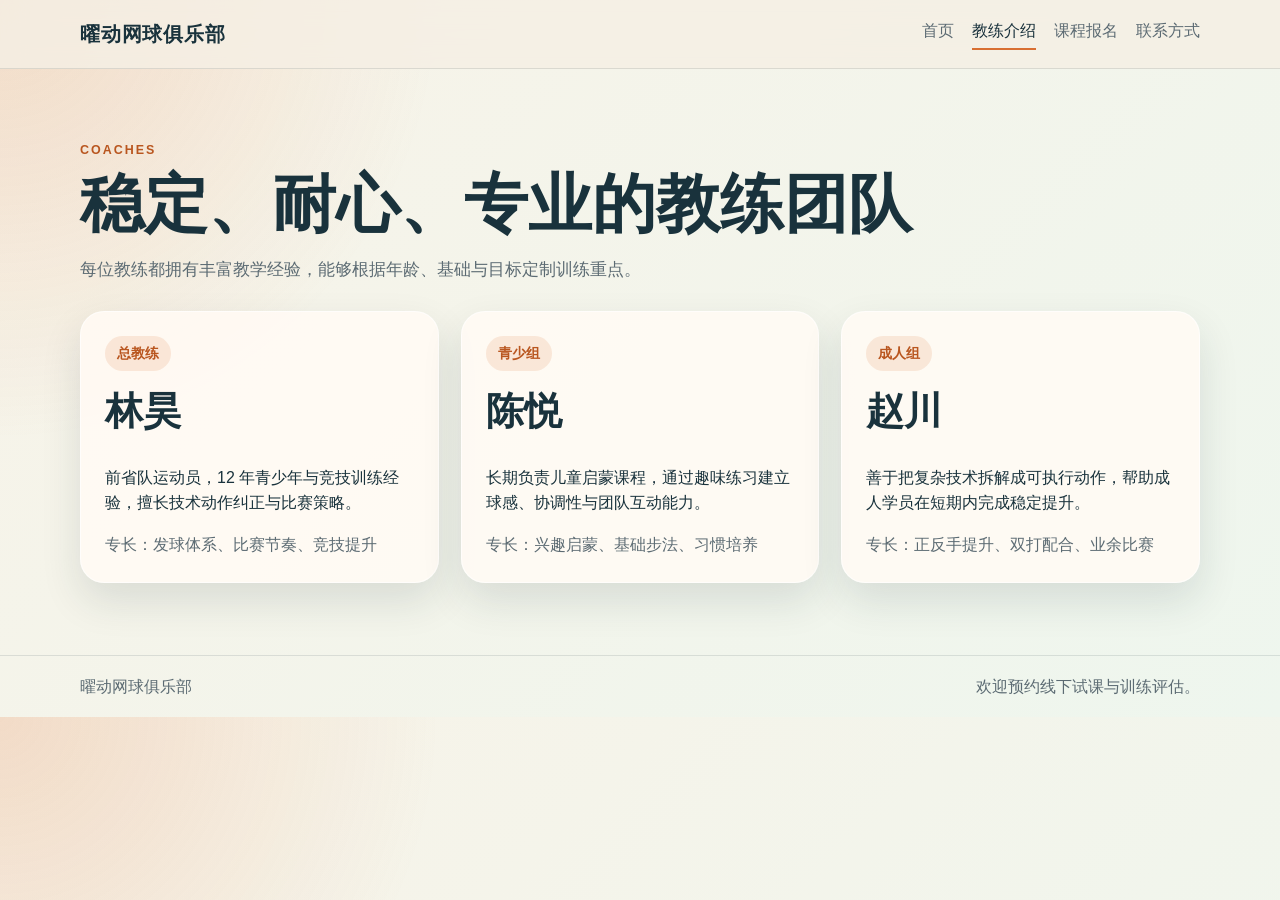
==== coaches.html @ 5ba3f877 "Add files via upload first website upload" ====
<!DOCTYPE html>
<html lang="zh-CN">
<head>
  <meta charset="UTF-8">
  <meta name="viewport" content="width=device-width, initial-scale=1.0">
  <title>曜动网球俱乐部 | 教练介绍</title>
  <link rel="stylesheet" href="styles.css">
</head>
<body>
  <header class="site-header">
    <div class="container nav-wrap">
      <a class="brand" href="index.html">曜动网球俱乐部</a>
      <nav class="site-nav">
        <a href="index.html">首页</a>
        <a class="active" href="coaches.html">教练介绍</a>
        <a href="signup.html">课程报名</a>
        <a href="contact.html">联系方式</a>
      </nav>
    </div>
  </header>

  <main class="section">
    <div class="container">
      <div class="section-title">
        <p class="eyebrow">COACHES</p>
        <h1>稳定、耐心、专业的教练团队</h1>
        <p class="lead">每位教练都拥有丰富教学经验，能够根据年龄、基础与目标定制训练重点。</p>
      </div>

      <div class="coach-grid">
        <article class="coach-card">
          <div class="coach-badge">总教练</div>
          <h2>林昊</h2>
          <p>前省队运动员，12 年青少年与竞技训练经验，擅长技术动作纠正与比赛策略。</p>
          <span>专长：发球体系、比赛节奏、竞技提升</span>
        </article>

        <article class="coach-card">
          <div class="coach-badge">青少组</div>
          <h2>陈悦</h2>
          <p>长期负责儿童启蒙课程，通过趣味练习建立球感、协调性与团队互动能力。</p>
          <span>专长：兴趣启蒙、基础步法、习惯培养</span>
        </article>

        <article class="coach-card">
          <div class="coach-badge">成人组</div>
          <h2>赵川</h2>
          <p>善于把复杂技术拆解成可执行动作，帮助成人学员在短期内完成稳定提升。</p>
          <span>专长：正反手提升、双打配合、业余比赛</span>
        </article>
      </div>
    </div>
  </main>

  <footer class="site-footer">
    <div class="container footer-wrap">
      <p>曜动网球俱乐部</p>
      <p>欢迎预约线下试课与训练评估。</p>
    </div>
  </footer>
</body>
</html>
---- styles.css ----
:root {
  --bg: #f5efe4;
  --surface: rgba(255, 250, 244, 0.92);
  --surface-strong: #fffaf2;
  --text: #19323c;
  --muted: #5c6b73;
  --accent: #d86f32;
  --accent-dark: #b9561f;
  --line: rgba(25, 50, 60, 0.12);
  --shadow: 0 18px 40px rgba(25, 50, 60, 0.12);
}

* {
  box-sizing: border-box;
}

body {
  margin: 0;
  font-family: "Trebuchet MS", "PingFang SC", "Microsoft YaHei", sans-serif;
  color: var(--text);
  background:
    radial-gradient(circle at top left, rgba(216, 111, 50, 0.18), transparent 30%),
    linear-gradient(135deg, #f8f3e8 0%, #eef6ee 100%);
  line-height: 1.6;
}

a {
  color: inherit;
  text-decoration: none;
}

.container {
  width: min(1120px, calc(100% - 40px));
  margin: 0 auto;
}

.site-header {
  position: sticky;
  top: 0;
  z-index: 10;
  backdrop-filter: blur(12px);
  background: rgba(245, 239, 228, 0.84);
  border-bottom: 1px solid var(--line);
}

.nav-wrap,
.footer-wrap {
  display: flex;
  align-items: center;
  justify-content: space-between;
  gap: 20px;
  padding: 18px 0;
}

.brand {
  font-size: 1.25rem;
  font-weight: 700;
  letter-spacing: 0.04em;
}

.site-nav {
  display: flex;
  flex-wrap: wrap;
  gap: 18px;
}

.site-nav a {
  padding-bottom: 4px;
  color: var(--muted);
}

.site-nav a.active,
.site-nav a:hover {
  color: var(--text);
  border-bottom: 2px solid var(--accent);
}

.hero,
.section {
  padding: 72px 0;
}

.hero-grid,
.feature-grid,
.contact-grid,
.form-layout {
  display: grid;
  gap: 28px;
}

.hero-grid {
  grid-template-columns: 1.4fr 0.9fr;
  align-items: center;
}

.eyebrow {
  margin: 0 0 10px;
  color: var(--accent-dark);
  font-weight: 700;
  letter-spacing: 0.16em;
  font-size: 0.78rem;
}

h1,
h2,
h3,
p {
  margin-top: 0;
}

h1 {
  font-size: clamp(2.5rem, 5vw, 4.4rem);
  line-height: 1.05;
  margin-bottom: 18px;
}

h2 {
  font-size: clamp(1.8rem, 3vw, 2.4rem);
  line-height: 1.15;
}

.lead {
  color: var(--muted);
  max-width: 700px;
  font-size: 1.06rem;
}

.hero-actions {
  display: flex;
  flex-wrap: wrap;
  gap: 14px;
  margin-top: 28px;
}

.button {
  display: inline-flex;
  align-items: center;
  justify-content: center;
  padding: 13px 22px;
  border-radius: 999px;
  font-weight: 700;
  border: 1px solid transparent;
  transition: transform 0.2s ease, background-color 0.2s ease;
  cursor: pointer;
}

.button:hover {
  transform: translateY(-2px);
}

.primary {
  background: var(--accent);
  color: #fff;
}

.primary:hover {
  background: var(--accent-dark);
}

.secondary {
  background: transparent;
  border-color: var(--line);
}

.hero-card,
.info-card,
.coach-card,
.signup-form {
  background: var(--surface);
  border: 1px solid rgba(255, 255, 255, 0.65);
  border-radius: 24px;
  box-shadow: var(--shadow);
}

.hero-card {
  padding: 28px;
}

.stat + .stat {
  margin-top: 22px;
  padding-top: 22px;
  border-top: 1px solid var(--line);
}

.stat strong {
  display: block;
  font-size: 2rem;
  color: var(--accent-dark);
}

.section-title {
  margin-bottom: 28px;
}

.card-grid,
.coach-grid {
  display: grid;
  gap: 22px;
  grid-template-columns: repeat(3, minmax(0, 1fr));
}

.info-card,
.coach-card {
  padding: 24px;
}

.section-accent {
  background: linear-gradient(135deg, rgba(25, 50, 60, 0.06), rgba(216, 111, 50, 0.08));
}

.feature-grid,
.contact-grid,
.form-layout {
  grid-template-columns: repeat(2, minmax(0, 1fr));
}

.feature-list {
  margin: 0;
  padding-left: 22px;
  color: var(--muted);
}

.coach-badge {
  display: inline-block;
  margin-bottom: 18px;
  padding: 6px 12px;
  border-radius: 999px;
  background: rgba(216, 111, 50, 0.14);
  color: var(--accent-dark);
  font-size: 0.88rem;
  font-weight: 700;
}

.coach-card span {
  color: var(--muted);
}

.signup-form {
  padding: 28px;
}

.signup-form label {
  display: block;
  margin-bottom: 16px;
  font-weight: 700;
}

.signup-form input,
.signup-form select,
.signup-form textarea {
  width: 100%;
  margin-top: 8px;
  padding: 14px 16px;
  border: 1px solid var(--line);
  border-radius: 16px;
  background: var(--surface-strong);
  font: inherit;
}

.signup-form input:focus,
.signup-form select:focus,
.signup-form textarea:focus {
  outline: 2px solid rgba(216, 111, 50, 0.25);
  border-color: var(--accent);
}

.form-message {
  min-height: 24px;
  margin: 16px 0 0;
  color: var(--accent-dark);
  font-weight: 700;
}

.site-footer {
  border-top: 1px solid var(--line);
}

.site-footer p {
  margin: 0;
  color: var(--muted);
}

@media (max-width: 860px) {
  .hero-grid,
  .feature-grid,
  .contact-grid,
  .form-layout,
  .card-grid,
  .coach-grid {
    grid-template-columns: 1fr;
  }

  .nav-wrap,
  .footer-wrap {
    flex-direction: column;
    align-items: flex-start;
  }

  h1 {
    font-size: 2.6rem;
  }
}
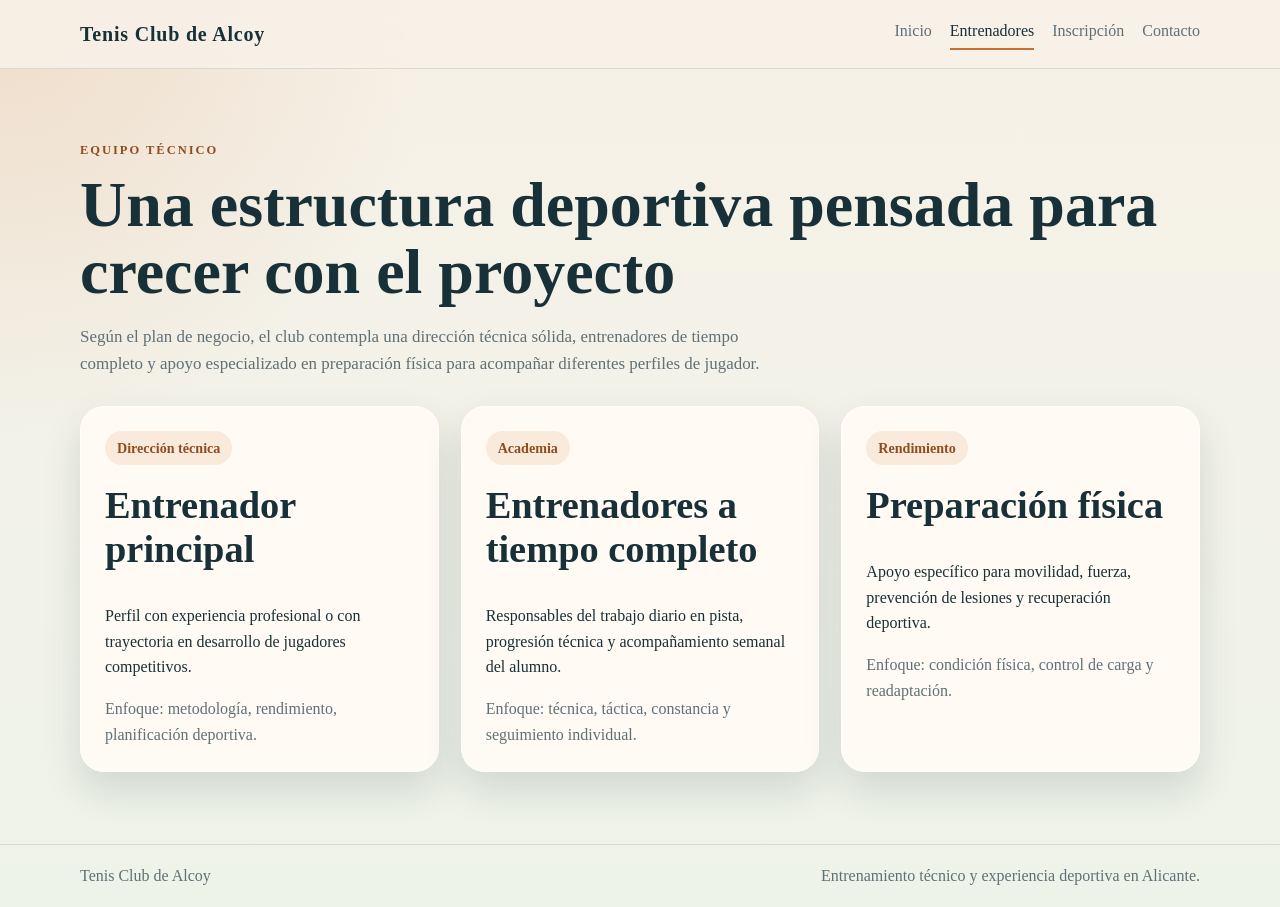
==== commit ba10e21d: "Add files via upload" ====
--- a/coaches.html
+++ b/coaches.html
@@ -1,20 +1,20 @@
 <!DOCTYPE html>
-<html lang="zh-CN">
+<html lang="es">
 <head>
   <meta charset="UTF-8">
   <meta name="viewport" content="width=device-width, initial-scale=1.0">
-  <title>曜动网球俱乐部 | 教练介绍</title>
+  <title>Tenis Club de Alcoy | Entrenadores</title>
   <link rel="stylesheet" href="styles.css">
 </head>
 <body>
   <header class="site-header">
     <div class="container nav-wrap">
-      <a class="brand" href="index.html">曜动网球俱乐部</a>
+      <a class="brand" href="index.html">Tenis Club de Alcoy</a>
       <nav class="site-nav">
-        <a href="index.html">首页</a>
-        <a class="active" href="coaches.html">教练介绍</a>
-        <a href="signup.html">课程报名</a>
-        <a href="contact.html">联系方式</a>
+        <a href="index.html">Inicio</a>
+        <a class="active" href="coaches.html">Entrenadores</a>
+        <a href="signup.html">Inscripción</a>
+        <a href="contact.html">Contacto</a>
       </nav>
     </div>
   </header>
@@ -22,31 +22,34 @@
   <main class="section">
     <div class="container">
       <div class="section-title">
-        <p class="eyebrow">COACHES</p>
-        <h1>稳定、耐心、专业的教练团队</h1>
-        <p class="lead">每位教练都拥有丰富教学经验，能够根据年龄、基础与目标定制训练重点。</p>
+        <p class="eyebrow">EQUIPO TÉCNICO</p>
+        <h1>Una estructura deportiva pensada para crecer con el proyecto</h1>
+        <p class="lead">
+          Según el plan de negocio, el club contempla una dirección técnica sólida, entrenadores de tiempo completo
+          y apoyo especializado en preparación física para acompañar diferentes perfiles de jugador.
+        </p>
       </div>
 
       <div class="coach-grid">
         <article class="coach-card">
-          <div class="coach-badge">总教练</div>
-          <h2>林昊</h2>
-          <p>前省队运动员，12 年青少年与竞技训练经验，擅长技术动作纠正与比赛策略。</p>
-          <span>专长：发球体系、比赛节奏、竞技提升</span>
+          <div class="coach-badge">Dirección técnica</div>
+          <h2>Entrenador principal</h2>
+          <p>Perfil con experiencia profesional o con trayectoria en desarrollo de jugadores competitivos.</p>
+          <span>Enfoque: metodología, rendimiento, planificación deportiva.</span>
         </article>
 
         <article class="coach-card">
-          <div class="coach-badge">青少组</div>
-          <h2>陈悦</h2>
-          <p>长期负责儿童启蒙课程，通过趣味练习建立球感、协调性与团队互动能力。</p>
-          <span>专长：兴趣启蒙、基础步法、习惯培养</span>
+          <div class="coach-badge">Academia</div>
+          <h2>Entrenadores a tiempo completo</h2>
+          <p>Responsables del trabajo diario en pista, progresión técnica y acompañamiento semanal del alumno.</p>
+          <span>Enfoque: técnica, táctica, constancia y seguimiento individual.</span>
         </article>
 
         <article class="coach-card">
-          <div class="coach-badge">成人组</div>
-          <h2>赵川</h2>
-          <p>善于把复杂技术拆解成可执行动作，帮助成人学员在短期内完成稳定提升。</p>
-          <span>专长：正反手提升、双打配合、业余比赛</span>
+          <div class="coach-badge">Rendimiento</div>
+          <h2>Preparación física</h2>
+          <p>Apoyo específico para movilidad, fuerza, prevención de lesiones y recuperación deportiva.</p>
+          <span>Enfoque: condición física, control de carga y readaptación.</span>
         </article>
       </div>
     </div>
@@ -54,8 +57,8 @@
 
   <footer class="site-footer">
     <div class="container footer-wrap">
-      <p>曜动网球俱乐部</p>
-      <p>欢迎预约线下试课与训练评估。</p>
+      <p>Tenis Club de Alcoy</p>
+      <p>Entrenamiento técnico y experiencia deportiva en Alicante.</p>
     </div>
   </footer>
 </body>
--- a/styles.css
+++ b/styles.css
@@ -1,13 +1,14 @@
 :root {
-  --bg: #f5efe4;
-  --surface: rgba(255, 250, 244, 0.92);
-  --surface-strong: #fffaf2;
-  --text: #19323c;
-  --muted: #5c6b73;
-  --accent: #d86f32;
-  --accent-dark: #b9561f;
-  --line: rgba(25, 50, 60, 0.12);
-  --shadow: 0 18px 40px rgba(25, 50, 60, 0.12);
+  --bg: #f2ecdf;
+  --surface: rgba(255, 251, 245, 0.94);
+  --surface-strong: #fffaf1;
+  --text: #183038;
+  --muted: #607077;
+  --accent: #c96f31;
+  --accent-dark: #8f4d1f;
+  --forest: #5c6d46;
+  --line: rgba(24, 48, 56, 0.12);
+  --shadow: 0 18px 38px rgba(24, 48, 56, 0.14);
 }
 
 * {
@@ -16,12 +17,17 @@
 
 body {
   margin: 0;
-  font-family: "Trebuchet MS", "PingFang SC", "Microsoft YaHei", sans-serif;
+  font-family: Georgia, "Times New Roman", "PingFang SC", serif;
   color: var(--text);
   background:
-    radial-gradient(circle at top left, rgba(216, 111, 50, 0.18), transparent 30%),
-    linear-gradient(135deg, #f8f3e8 0%, #eef6ee 100%);
+    radial-gradient(circle at top left, rgba(201, 111, 49, 0.16), transparent 28%),
+    linear-gradient(180deg, #f7f1e7 0%, #eef3ea 100%);
   line-height: 1.6;
+}
+
+img {
+  display: block;
+  max-width: 100%;
 }
 
 a {
@@ -39,7 +45,7 @@
   top: 0;
   z-index: 10;
   backdrop-filter: blur(12px);
-  background: rgba(245, 239, 228, 0.84);
+  background: rgba(247, 241, 231, 0.88);
   border-bottom: 1px solid var(--line);
 }
 
@@ -81,7 +87,7 @@
 }
 
 .hero-grid,
-.feature-grid,
+.gallery-grid,
 .contact-grid,
 .form-layout {
   display: grid;
@@ -89,8 +95,32 @@
 }
 
 .hero-grid {
-  grid-template-columns: 1.4fr 0.9fr;
+  grid-template-columns: 1.1fr 1fr;
   align-items: center;
+}
+
+.hero-home {
+  padding-top: 56px;
+}
+
+.hero-panel {
+  position: relative;
+}
+
+.hero-panel img {
+  min-height: 420px;
+  width: 100%;
+  object-fit: cover;
+  border-radius: 28px;
+  box-shadow: var(--shadow);
+}
+
+.hero-card {
+  position: absolute;
+  left: 24px;
+  right: 24px;
+  bottom: 24px;
+  padding: 24px;
 }
 
 .eyebrow {
@@ -165,27 +195,24 @@
 .hero-card,
 .info-card,
 .coach-card,
-.signup-form {
+.signup-form,
+.photo-card {
   background: var(--surface);
-  border: 1px solid rgba(255, 255, 255, 0.65);
+  border: 1px solid rgba(255, 255, 255, 0.7);
   border-radius: 24px;
   box-shadow: var(--shadow);
 }
 
-.hero-card {
-  padding: 28px;
-}
-
 .stat + .stat {
-  margin-top: 22px;
-  padding-top: 22px;
+  margin-top: 18px;
+  padding-top: 18px;
   border-top: 1px solid var(--line);
 }
 
 .stat strong {
   display: block;
-  font-size: 2rem;
-  color: var(--accent-dark);
+  font-size: 1.9rem;
+  color: var(--forest);
 }
 
 .section-title {
@@ -193,9 +220,14 @@
 }
 
 .card-grid,
-.coach-grid {
+.coach-grid,
+.gallery-cards {
   display: grid;
   gap: 22px;
+}
+
+.card-grid,
+.coach-grid {
   grid-template-columns: repeat(3, minmax(0, 1fr));
 }
 
@@ -208,16 +240,33 @@
   background: linear-gradient(135deg, rgba(25, 50, 60, 0.06), rgba(216, 111, 50, 0.08));
 }
 
-.feature-grid,
+.gallery-grid,
 .contact-grid,
 .form-layout {
   grid-template-columns: repeat(2, minmax(0, 1fr));
 }
 
-.feature-list {
-  margin: 0;
-  padding-left: 22px;
-  color: var(--muted);
+.section-copy {
+  align-self: center;
+}
+
+.photo-card {
+  overflow: hidden;
+}
+
+.photo-card img {
+  height: 240px;
+  width: 100%;
+  object-fit: cover;
+}
+
+.photo-copy {
+  padding: 20px 22px 24px;
+}
+
+.photo-card-compact img {
+  height: 100%;
+  min-height: 280px;
 }
 
 .coach-badge {
@@ -225,7 +274,7 @@
   margin-bottom: 18px;
   padding: 6px 12px;
   border-radius: 999px;
-  background: rgba(216, 111, 50, 0.14);
+  background: rgba(201, 111, 49, 0.12);
   color: var(--accent-dark);
   font-size: 0.88rem;
   font-weight: 700;
@@ -260,14 +309,14 @@
 .signup-form input:focus,
 .signup-form select:focus,
 .signup-form textarea:focus {
-  outline: 2px solid rgba(216, 111, 50, 0.25);
+  outline: 2px solid rgba(201, 111, 49, 0.24);
   border-color: var(--accent);
 }
 
 .form-message {
   min-height: 24px;
   margin: 16px 0 0;
-  color: var(--accent-dark);
+  color: var(--forest);
   font-weight: 700;
 }
 
@@ -282,7 +331,7 @@
 
 @media (max-width: 860px) {
   .hero-grid,
-  .feature-grid,
+  .gallery-grid,
   .contact-grid,
   .form-layout,
   .card-grid,
@@ -290,6 +339,11 @@
     grid-template-columns: 1fr;
   }
 
+  .hero-card {
+    position: static;
+    margin-top: 18px;
+  }
+
   .nav-wrap,
   .footer-wrap {
     flex-direction: column;
@@ -297,6 +351,10 @@
   }
 
   h1 {
-    font-size: 2.6rem;
-  }
-}
+    font-size: 2.7rem;
+  }
+
+  .hero-panel img {
+    min-height: 300px;
+  }
+}
